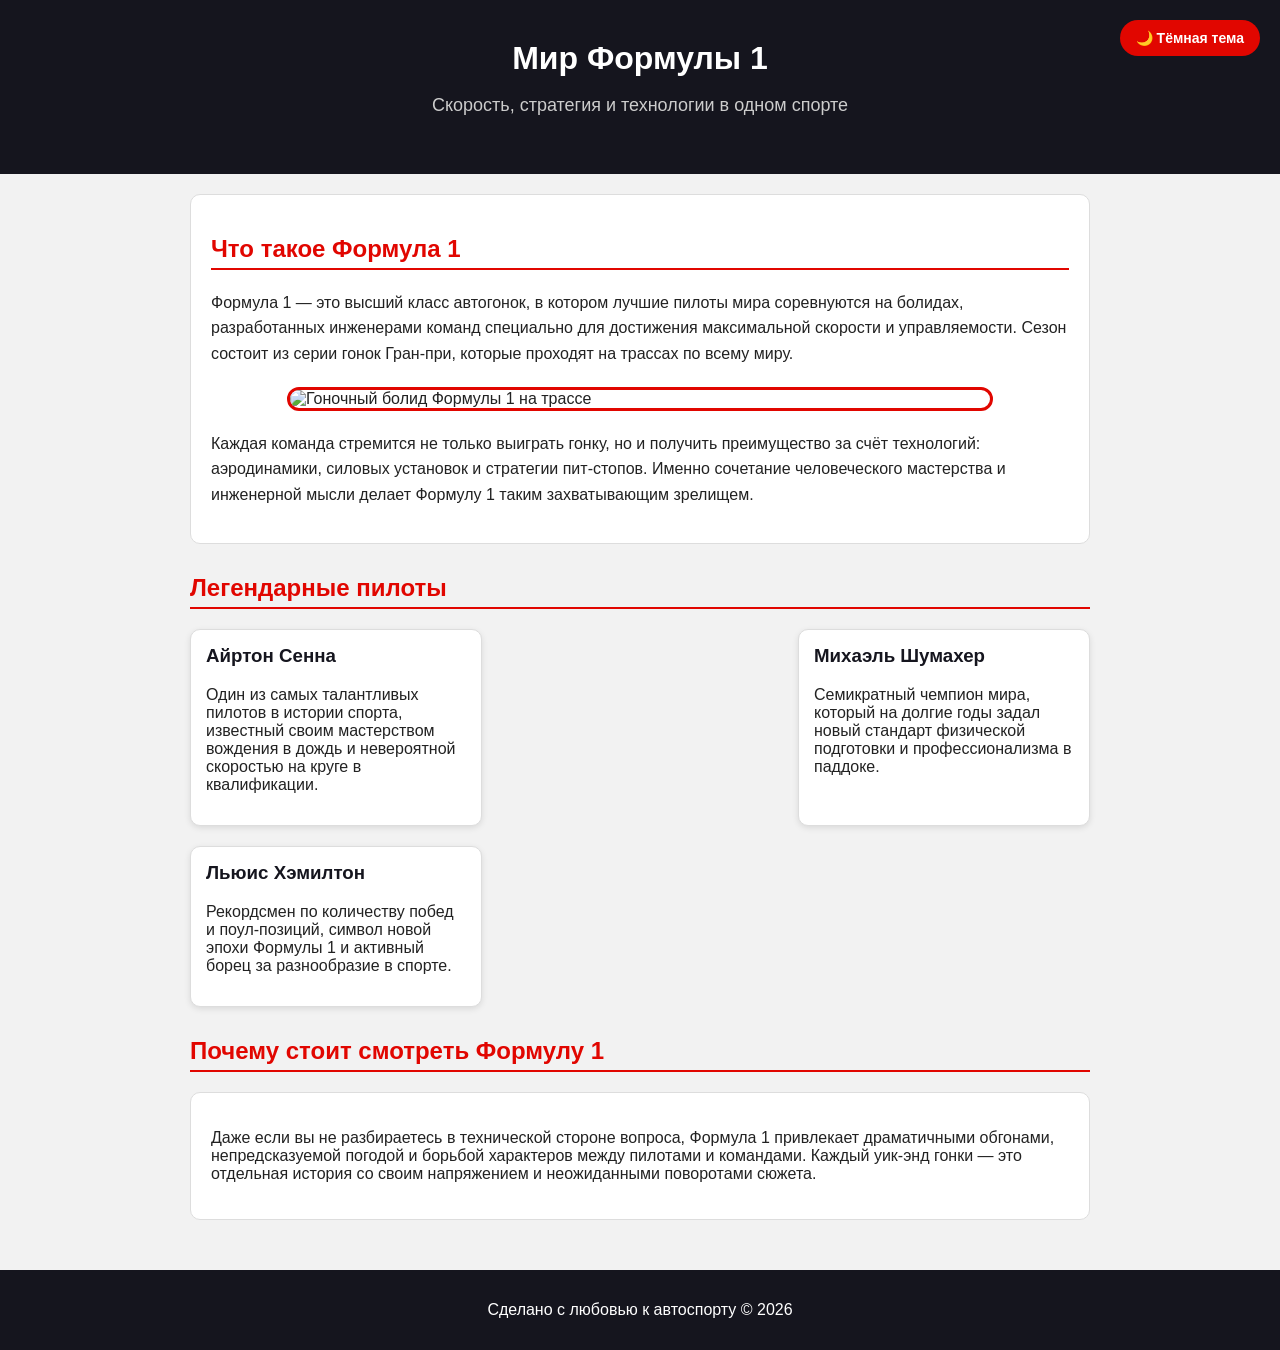
==== index.html @ a184e9ec "first commit" ====
<!DOCTYPE html>
<html lang="ru">
<head>
    <meta charset="UTF-8">
    <meta name="viewport" content="width=device-width, initial-scale=1.0">
    <title>Формула 1 — моя любимая тема</title>
    <link rel="stylesheet" href="style.css">
</head>
<body>

    <header>
        <h1>Мир Формулы 1</h1>
        <p>Скорость, стратегия и технологии в одном спорте</p>
        <button class="theme-toggle" id="themeToggle" type="button">🌙 Тёмная тема</button>
    </header>

    <main>

        <section class="intro">
            <h2>Что такое Формула 1</h2>
            <p>
                Формула 1 — это высший класс автогонок, в котором лучшие пилоты мира
                соревнуются на болидах, разработанных инженерами команд специально
                для достижения максимальной скорости и управляемости. Сезон состоит
                из серии гонок Гран-при, которые проходят на трассах по всему миру.
            </p>

            <img src="https://images.unsplash.com/photo-1541773367336-d3f7719eb2c2?w=800"
                 alt="Гоночный болид Формулы 1 на трассе"
                 class="main-image">

            <p>
                Каждая команда стремится не только выиграть гонку, но и получить
                преимущество за счёт технологий: аэродинамики, силовых установок
                и стратегии пит-стопов. Именно сочетание человеческого мастерства
                и инженерной мысли делает Формулу 1 таким захватывающим зрелищем.
            </p>
        </section>

        <h2>Легендарные пилоты</h2>

        <div class="cards-container">
            <div class="card">
                <h3>Айртон Сенна</h3>
                <p>
                    Один из самых талантливых пилотов в истории спорта, известный
                    своим мастерством вождения в дождь и невероятной скоростью на
                    круге в квалификации.
                </p>
            </div>

            <div class="card">
                <h3>Михаэль Шумахер</h3>
                <p>
                    Семикратный чемпион мира, который на долгие годы задал новый
                    стандарт физической подготовки и профессионализма в паддоке.
                </p>
            </div>

            <div class="card">
                <h3>Льюис Хэмилтон</h3>
                <p>
                    Рекордсмен по количеству побед и поул-позиций, символ новой
                    эпохи Формулы 1 и активный борец за разнообразие в спорте.
                </p>
            </div>
        </div>

        <h2>Почему стоит смотреть Формулу 1</h2>

        <section class="reasons">
            <p>
                Даже если вы не разбираетесь в технической стороне вопроса,
                Формула 1 привлекает драматичными обгонами, непредсказуемой
                погодой и борьбой характеров между пилотами и командами.
                Каждый уик-энд гонки — это отдельная история со своим
                напряжением и неожиданными поворотами сюжета.
            </p>
        </section>

    </main>

    <footer id="site-footer">
        <p>Сделано с любовью к автоспорту © 2026</p>
    </footer>

    <script>
        const toggleButton = document.getElementById('themeToggle');
        const body = document.body;

        toggleButton.addEventListener('click', () => {
            body.classList.toggle('dark-theme');
            const isDark = body.classList.contains('dark-theme');
            toggleButton.textContent = isDark ? '☀️ Светлая тема' : '🌙 Тёмная тема';
        });
    </script>

</body>
</html>
---- style.css ----
/* Общее оформление страницы */
body {
    font-family: 'Segoe UI', Arial, sans-serif;
    color: #222222;
    background-color: #f2f2f2;
    margin: 0;
    padding: 0;
    transition: background-color 0.3s ease, color 0.3s ease;
}

body.dark-theme {
    background-color: #111827;
    color: #f3f4f6;
}

/* Селектор по тегу */
h1 {
    text-align: center;
    color: #ffffff;
    margin: 0;
}

h2 {
    color: #e10600;
    border-bottom: 2px solid #e10600;
    padding-bottom: 5px;
}

/* Шапка сайта */
header {
    background-color: #15151e;
    padding: 40px 20px;
    text-align: center;
    position: relative;
}

header p {
    color: #cccccc;
    font-size: 18px;
}

.theme-toggle {
    position: absolute;
    right: 20px;
    top: 20px;
    background: #e10600;
    color: #fff;
    border: none;
    border-radius: 999px;
    padding: 10px 16px;
    cursor: pointer;
    font-size: 14px;
    font-weight: 600;
}

main {
    max-width: 900px;
    margin: 0 auto;
    padding: 20px;
}

/* Класс для вступительного блока */
.intro {
    background-color: #ffffff;
    padding: 20px;
    margin-bottom: 30px;
    border: 1px solid #dddddd;
    border-radius: 10px;
}

body.dark-theme .intro,
body.dark-theme .reasons,
body.dark-theme .card {
    background-color: #1f2937;
    border-color: #374151;
    color: #f3f4f6;
}

body.dark-theme .card h3,
body.dark-theme .reasons,
body.dark-theme .intro p,
body.dark-theme .card p {
    color: #f3f4f6;
}

.intro p {
    line-height: 1.6;
}

/* Оформление изображения */
.main-image {
    width: 100%;
    max-width: 700px;
    display: block;
    margin: 20px auto;
    border-radius: 12px;
    border: 3px solid #e10600;
}

/* Контейнер с карточками пилотов — flex-раскладка */
.cards-container {
    display: flex;
    justify-content: space-between;
    gap: 20px;
    flex-wrap: wrap;
    margin-bottom: 30px;
}

/* Отдельная карточка пилота */
.card {
    background-color: #ffffff;
    max-width: 260px;
    padding: 15px;
    border: 1px solid #dddddd;
    border-radius: 10px;
    box-shadow: 0 2px 6px rgba(0, 0, 0, 0.1);
}

.card h3 {
    color: #15151e;
    margin-top: 0;
}

/* Блок с причинами смотреть Формулу 1 */
.reasons {
    background-color: #ffffff;
    padding: 20px;
    margin-bottom: 30px;
    border: 1px solid #dddddd;
    border-radius: 10px;
}

/* Селектор по id */
#site-footer {
    background-color: #15151e;
    color: #ffffff;
    text-align: center;
    padding: 15px;
}
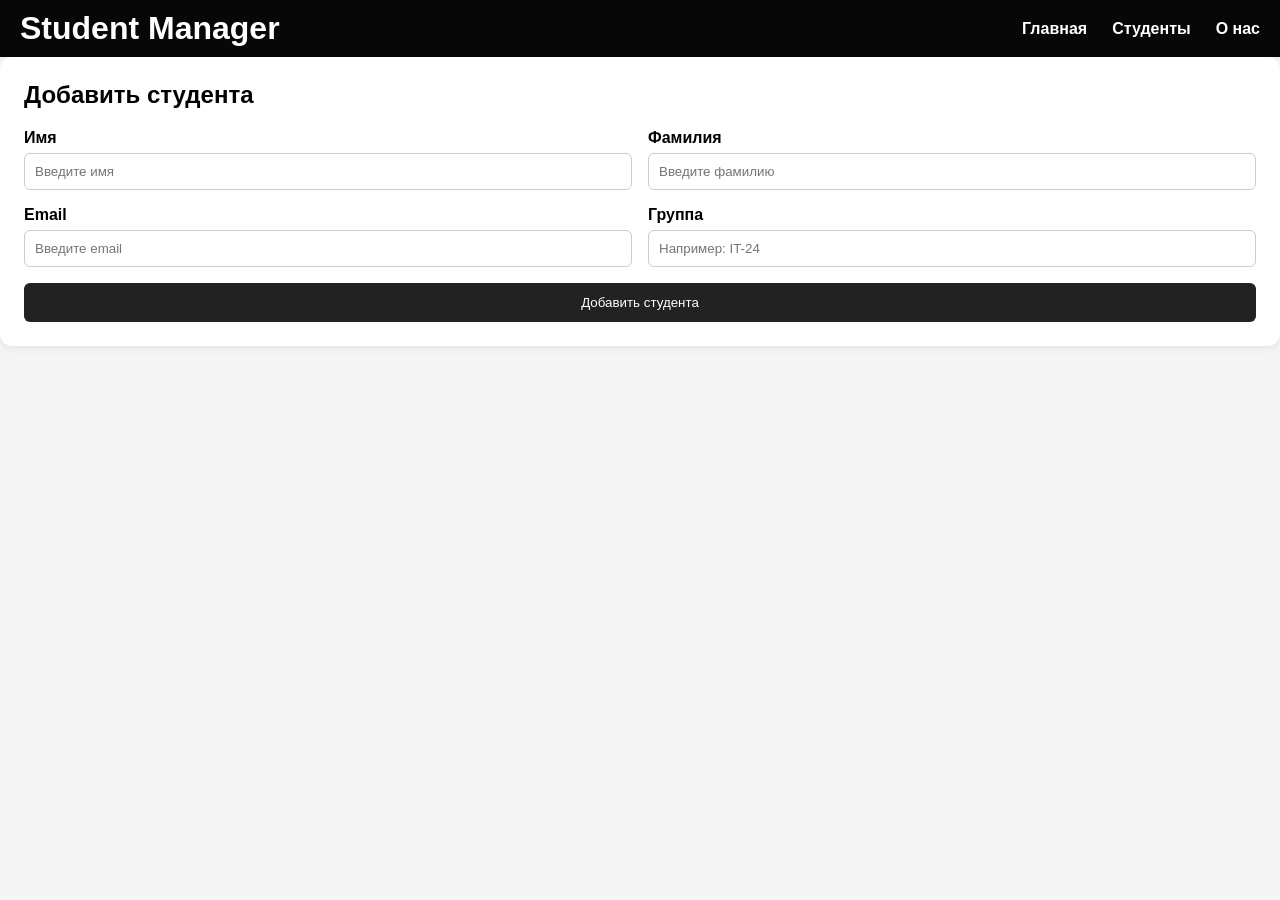
==== commit 7ad5da4b: "Add files via upload" ====
--- a/index.html
+++ b/index.html
@@ -1,99 +1,54 @@
-<!DOCTYPE html>
-<html lang="ru">
-<head>
-    <meta charset="UTF-8">
-    <meta name="viewport" content="width=device-width, initial-scale=1.0">
-    <title>Формула 1 — моя любимая тема</title>
-    <link rel="stylesheet" href="style.css">
-</head>
-<body>
-
-    <header>
-        <h1>Мир Формулы 1</h1>
-        <p>Скорость, стратегия и технологии в одном спорте</p>
-        <button class="theme-toggle" id="themeToggle" type="button">🌙 Тёмная тема</button>
-    </header>
-
-    <main>
-
-        <section class="intro">
-            <h2>Что такое Формула 1</h2>
-            <p>
-                Формула 1 — это высший класс автогонок, в котором лучшие пилоты мира
-                соревнуются на болидах, разработанных инженерами команд специально
-                для достижения максимальной скорости и управляемости. Сезон состоит
-                из серии гонок Гран-при, которые проходят на трассах по всему миру.
-            </p>
-
-            <img src="https://images.unsplash.com/photo-1541773367336-d3f7719eb2c2?w=800"
-                 alt="Гоночный болид Формулы 1 на трассе"
-                 class="main-image">
-
-            <p>
-                Каждая команда стремится не только выиграть гонку, но и получить
-                преимущество за счёт технологий: аэродинамики, силовых установок
-                и стратегии пит-стопов. Именно сочетание человеческого мастерства
-                и инженерной мысли делает Формулу 1 таким захватывающим зрелищем.
-            </p>
-        </section>
-
-        <h2>Легендарные пилоты</h2>
-
-        <div class="cards-container">
-            <div class="card">
-                <h3>Айртон Сенна</h3>
-                <p>
-                    Один из самых талантливых пилотов в истории спорта, известный
-                    своим мастерством вождения в дождь и невероятной скоростью на
-                    круге в квалификации.
-                </p>
-            </div>
-
-            <div class="card">
-                <h3>Михаэль Шумахер</h3>
-                <p>
-                    Семикратный чемпион мира, который на долгие годы задал новый
-                    стандарт физической подготовки и профессионализма в паддоке.
-                </p>
-            </div>
-
-            <div class="card">
-                <h3>Льюис Хэмилтон</h3>
-                <p>
-                    Рекордсмен по количеству побед и поул-позиций, символ новой
-                    эпохи Формулы 1 и активный борец за разнообразие в спорте.
-                </p>
-            </div>
-        </div>
-
-        <h2>Почему стоит смотреть Формулу 1</h2>
-
-        <section class="reasons">
-            <p>
-                Даже если вы не разбираетесь в технической стороне вопроса,
-                Формула 1 привлекает драматичными обгонами, непредсказуемой
-                погодой и борьбой характеров между пилотами и командами.
-                Каждый уик-энд гонки — это отдельная история со своим
-                напряжением и неожиданными поворотами сюжета.
-            </p>
-        </section>
-
-    </main>
-
-    <footer id="site-footer">
-        <p>Сделано с любовью к автоспорту © 2026</p>
-    </footer>
-
-    <script>
-        const toggleButton = document.getElementById('themeToggle');
-        const body = document.body;
-
-        toggleButton.addEventListener('click', () => {
-            body.classList.toggle('dark-theme');
-            const isDark = body.classList.contains('dark-theme');
-            toggleButton.textContent = isDark ? '☀️ Светлая тема' : '🌙 Тёмная тема';
-        });
-    </script>
-
-</body>
+<!DOCTYPE html>
+<html lang="en">
+<head>
+    <meta charset="UTF-8">
+    <meta name="viewport" content="width=device-width, initial-scale=1.0">
+    <title>Student Manager</title>
+    <link rel="stylesheet" href="style.css">
+</head>
+<body>
+     <header>
+        <h1>Student Manager</h1>
+        <ul class="menu">
+            <a href="index.html">Главная</a>
+            <a href="#">Студенты</a>
+            <a href="#">О нас</a>
+        </ul>        
+    </header>
+    <main>
+<div class="card">
+  <h2>Добавить студента</h2>
+
+  <form>
+    <div class="form-grid">
+      <div class="field">
+        <label>Имя</label>
+        <input type="text" placeholder="Введите имя">
+      </div>
+
+      <div class="field">
+        <label>Фамилия</label>
+        <input type="text" placeholder="Введите фамилию">
+      </div>
+
+      <div class="field">
+        <label>Email</label>
+        <input type="text" placeholder="Введите email">
+      </div>
+
+      <div class="field">
+        <label>Группа</label>
+        <input type="text" placeholder="Например: IT-24">
+      </div>
+    </div>
+
+    <div>
+      <button type="button">Добавить студента</button>
+    </div>
+  </form>
+</div>
+
+    </main>
+
+</body>
 </html>
--- a/style.css
+++ b/style.css
@@ -1,139 +1,86 @@
-/* Общее оформление страницы */
-body {
-    font-family: 'Segoe UI', Arial, sans-serif;
-    color: #222222;
-    background-color: #f2f2f2;
-    margin: 0;
-    padding: 0;
-    transition: background-color 0.3s ease, color 0.3s ease;
-}
-
-body.dark-theme {
-    background-color: #111827;
-    color: #f3f4f6;
-}
-
-/* Селектор по тегу */
-h1 {
-    text-align: center;
-    color: #ffffff;
-    margin: 0;
-}
-
-h2 {
-    color: #e10600;
-    border-bottom: 2px solid #e10600;
-    padding-bottom: 5px;
-}
-
-/* Шапка сайта */
-header {
-    background-color: #15151e;
-    padding: 40px 20px;
-    text-align: center;
-    position: relative;
-}
-
-header p {
-    color: #cccccc;
-    font-size: 18px;
-}
-
-.theme-toggle {
-    position: absolute;
-    right: 20px;
-    top: 20px;
-    background: #e10600;
-    color: #fff;
-    border: none;
-    border-radius: 999px;
-    padding: 10px 16px;
-    cursor: pointer;
-    font-size: 14px;
-    font-weight: 600;
-}
-
-main {
-    max-width: 900px;
-    margin: 0 auto;
-    padding: 20px;
-}
-
-/* Класс для вступительного блока */
-.intro {
-    background-color: #ffffff;
-    padding: 20px;
-    margin-bottom: 30px;
-    border: 1px solid #dddddd;
-    border-radius: 10px;
-}
-
-body.dark-theme .intro,
-body.dark-theme .reasons,
-body.dark-theme .card {
-    background-color: #1f2937;
-    border-color: #374151;
-    color: #f3f4f6;
-}
-
-body.dark-theme .card h3,
-body.dark-theme .reasons,
-body.dark-theme .intro p,
-body.dark-theme .card p {
-    color: #f3f4f6;
-}
-
-.intro p {
-    line-height: 1.6;
-}
-
-/* Оформление изображения */
-.main-image {
-    width: 100%;
-    max-width: 700px;
-    display: block;
-    margin: 20px auto;
-    border-radius: 12px;
-    border: 3px solid #e10600;
-}
-
-/* Контейнер с карточками пилотов — flex-раскладка */
-.cards-container {
-    display: flex;
-    justify-content: space-between;
-    gap: 20px;
-    flex-wrap: wrap;
-    margin-bottom: 30px;
-}
-
-/* Отдельная карточка пилота */
-.card {
-    background-color: #ffffff;
-    max-width: 260px;
-    padding: 15px;
-    border: 1px solid #dddddd;
-    border-radius: 10px;
-    box-shadow: 0 2px 6px rgba(0, 0, 0, 0.1);
-}
-
-.card h3 {
-    color: #15151e;
-    margin-top: 0;
-}
-
-/* Блок с причинами смотреть Формулу 1 */
-.reasons {
-    background-color: #ffffff;
-    padding: 20px;
-    margin-bottom: 30px;
-    border: 1px solid #dddddd;
-    border-radius: 10px;
-}
-
-/* Селектор по id */
-#site-footer {
-    background-color: #15151e;
-    color: #ffffff;
-    text-align: center;
-    padding: 15px;
+body {
+    margin: 0;
+    padding: 0;
+    font-family: sans-serif;
+    background-color: whitesmoke;
+}
+
+header {
+    display: flex;
+    justify-content: space-between;
+    align-items: center;
+    padding: 10px 20px;
+    background-color: rgb(7, 7, 7);
+    color: white
+}
+
+
+header h1 {
+    margin: 0;
+}
+.menu {
+        display: flex;
+        margin: 0;
+        padding: 0;
+        list-style-type: none;
+        gap: 25px;
+       }
+       .menu a{
+        text-decoration: none;
+        color: white;
+        font-weight: bold;
+       }
+
+
+.welcome {
+    padding: 40px;
+    text-align: center;
+}
+
+.add-student {
+    display: flex;
+    justify-content: center;
+    flex-wrap: wrap;
+    gap: 40px;
+}
+.card {
+  background: #fff;
+  padding: 24px;
+  border-radius: 12px;
+  box-shadow: 0 2px 8px rgba(0, 0, 0, 0.08);
+}
+
+.card h2 {
+  margin-top: 0;
+}
+
+.form-grid {
+  display: grid;
+  grid-template-columns: 1fr 1fr;
+  gap: 16px;
+}
+
+.field label {
+  display: block;
+  font-weight: bold;
+  margin-bottom: 6px;
+}
+
+.field input {
+  width: 100%;
+  padding: 10px;
+  border: 1px solid #ccc;
+  border-radius: 6px;
+  box-sizing: border-box;
+}
+
+button {
+  width: 100%;
+  margin-top: 16px;
+  padding: 12px;
+  background: #222;
+  color: #fff;
+  border: none;
+  border-radius: 6px;
+  cursor: pointer;
 }
